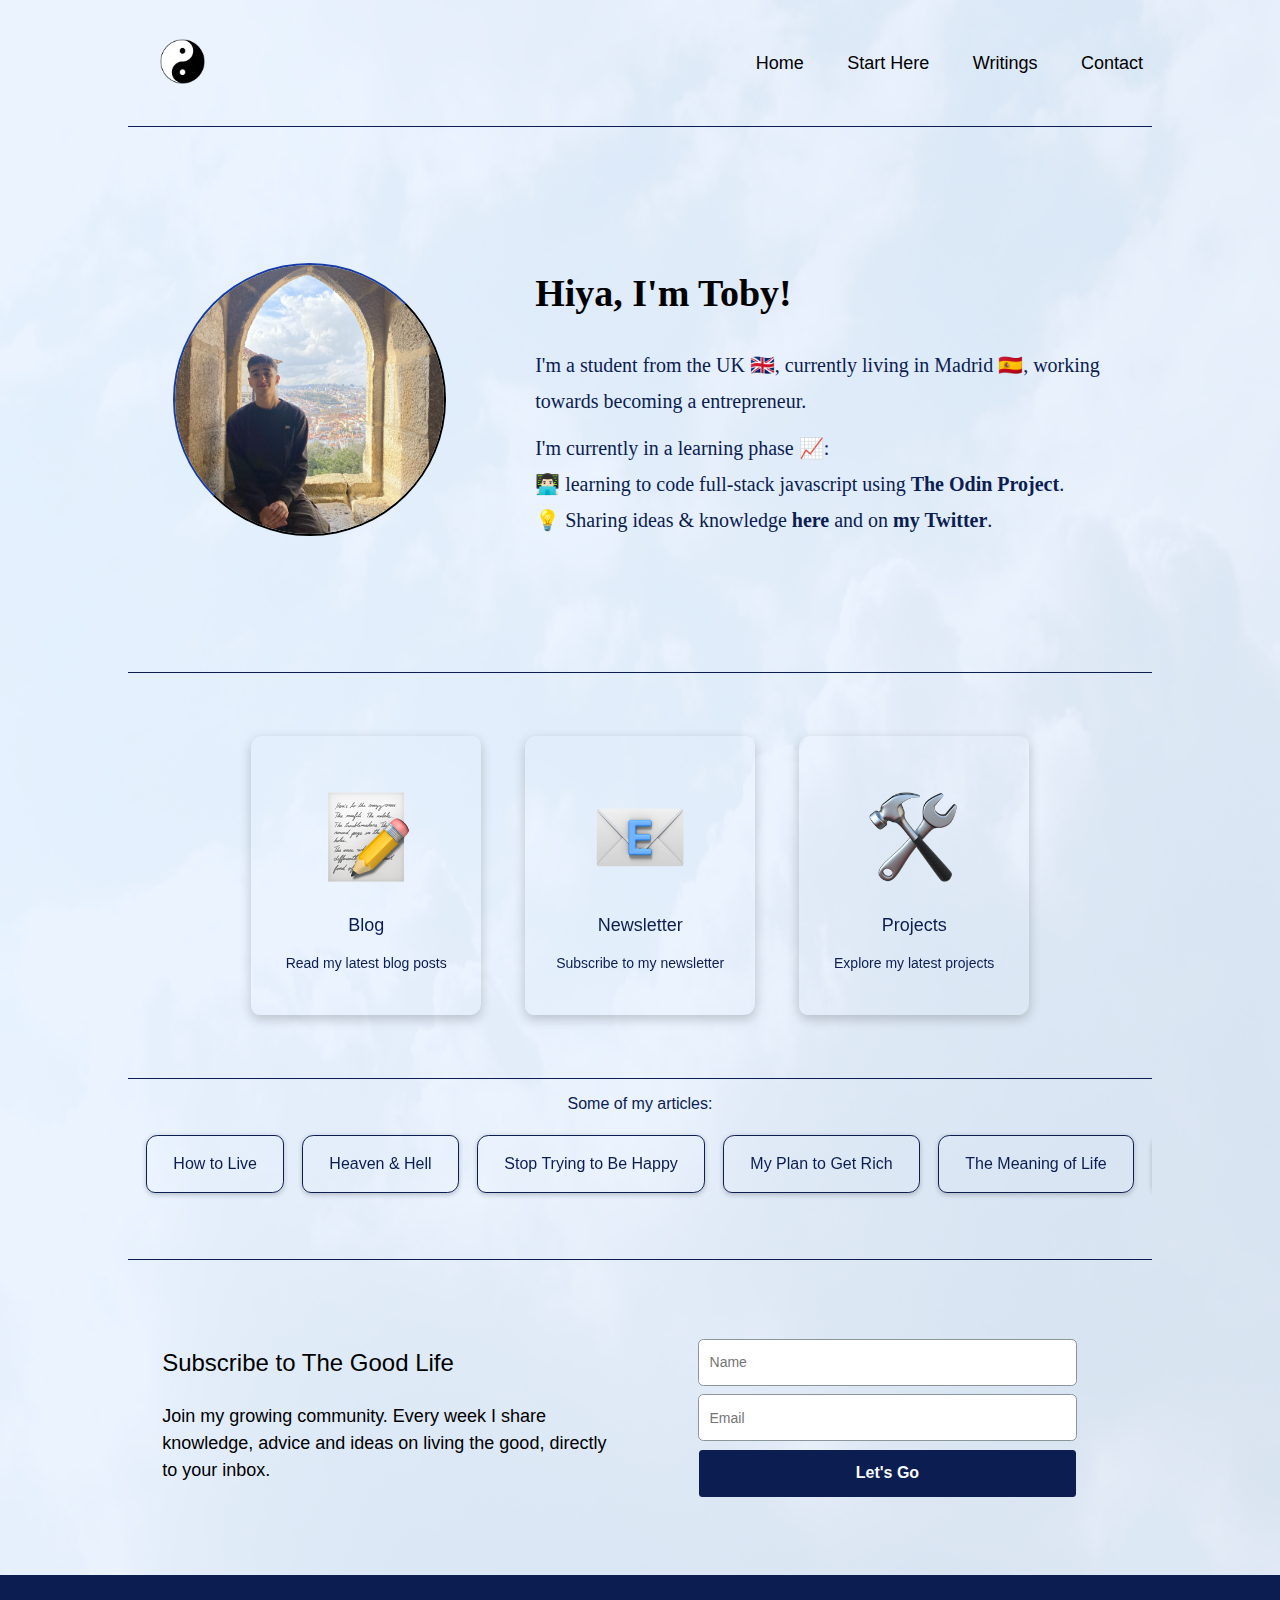
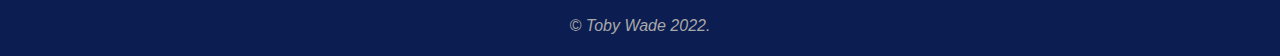
==== categories/index.html @ 9a86fd46 "init 2" ====
<!DOCTYPE html>
<html lang="en">

<head>
    <meta charset="UTF-8">
    <title>Hiya, I'm Toby</title>
    <link rel="shortcut icon" href="/logoimg.png/" type="image/x-icon">
    <link rel="stylesheet" href="/css/styles.css">
    <script defer src="/script.js"></script>
</head>

<body>

    <img src="/25103.jpg" class="bgimg" alt="">

        <div class="navcontainer">

    <div class="nav">

        <a href="/">

            <img src="/logoimg.png" class="logoimg">

        </a>

        <div class="navlinksclass">

            <a class="navlinks" href="/">
                Home
            </a>
            <a class="navlinks" href="/">
                Start Here
            </a>
            <a class="navlinks" href="/">
                Writings
            </a>
            <a class="navlinks" href="/">
                Contact
            </a>
        </div>
    </div>
</div>

        <div class="container">
            
            <div class="main">

    <div class="mainleft">
        <img class="mainimg" src="/toby img.jpg">
    </div>

    <div class="mainright">
        <h1 class="maintext">Hiya, I'm Toby!</h1>
        <div class="maindescription">
            <span class="lineone">I'm a student from the UK 🇬🇧, currently living in Madrid 🇪🇸, working
                towards becoming a entrepreneur. </span>
            I'm currently in a learning phase 📈: <br> 👨🏻‍💻 learning to code full-stack
            javascript using <a class="biolinks" href="https://www.theodinproject.com/">The Odin
                Project</a>. <br> 💡 Sharing ideas & knowledge <a class="biolinks" href="blog.html">here</a>
            and on <a class="biolinks" href="https://twitter.com/tobywadeuk">my Twitter</a>.
            <br>
        </div>
    </div>
</div>

            
            <div class="icons">

                <a href="/">
                    <div class="icondivs">
                        <img src="/memo.png" class="icon">
                        <h2 class="iconheading">Blog</h2>
                        <div class="icontext">Read my latest blog posts</div>
                    </div>
                </a>

                <a href="/">
                    <div class="icondivs">
                        <img src="/e-mail.png" class="icon">
                        <h2 class="iconheading">Newsletter</h2>
                        <div class="icontext">Subscribe to my newsletter</div>
                    </div>
                </a>
                <a href="/">
                    <div class="icondivs">
                        <img src="/hammer_and_wrench.png" class="icon">
                        <h2 class="iconheading">Projects</h2>
                        <div class="icontext">Explore my latest projects</div>
                    </div>
                </a>

            </div>
            <div class="articles">
    <div class="articlestext">
        Some of my articles:
    </div>
    <div class="wrapper">
        <div class="marqueewrapper">
            <div class="marquee">
                <div class="card">
                    <a href="../live">How to Live</a>
                </div>
                <div class="card">
                    <a href="">Heaven & Hell</a>
                </div>
                <div class="card">
                    <a href="../happy">Stop Trying to Be Happy</a>
                </div>
                <div class="card">
                    <a href="">My Plan to Get Rich</a>
                </div>
                <div class="card">
                    <a href="">The Meaning of Life</a>
                </div>
            </div>

            <div class="marquee mtwo">
                <div class="card">
                    <a href="../live">How to Live</a>
                </div>
                <div class="card">
                    <a href="">Heaven & Hell</a>
                </div>
                <div class="card">
                    <a href="../happy">Stop Trying to Be Happy</a>
                </div>
                <div class="card">
                    <a href="">My Plan to Get Rich</a>
                </div>
                <div class="card">
                    <a href="">The Meaning of Life</a>
                </div>
            </div>
        </div>

    </div>
</div>
            <div class="newsletter">
    <div class="newstext">
        <h3 class="newshead"> Subscribe to The Good Life</h3>
        <div class="newscopy">Join my growing community. Every week I share knowledge, advice and ideas on
            living the
            good, directly to your inbox.</div>
    </div>
    <div class="newsform">
        <form action="GET"></form>
        <div class="formname formelement">
            <input class="formnameinput" type="text" placeholder="Name">
        </div>
        <div class="formemail formelement">
            <input class="formemailinput" type="email" placeholder="Email">
        </div>
        <div class="formbutton formelement">
            <button class="formbuttoninput" id="button">Let's Go</button>
        </div>
    </div>
</div>
                   
        </div>

        





        <div class="footer">
    <div class="footertext">
        © Toby Wade 2022.
    </div>
</div>


</body>

</html>
---- css/styles.css ----
html, body, div, span, applet, object, iframe,
h1, h2, h3, h4, h5, h6, p, blockquote, pre,
a, abbr, acronym, address, big, cite, code,
del, dfn, em, img, ins, kbd, q, s, samp,
small, strike, strong, sub, sup, tt, var,
b, u, i, center,
dl, dt, dd, ol, ul, li,
fieldset, form, label, legend,
table, caption, tbody, tfoot, thead, tr, th, td,
article, aside, canvas, details, embed,
figure, figcaption, footer, header, hgroup,
menu, nav, output, ruby, section, summary,
time, mark, audio, video {
    margin: 0;
    padding: 0;
    border: 0;
    font-size: 100%;
    font: inherit;
    vertical-align: baseline;
}

/* HTML5 display-role reset for older browsers */
article, aside, details, figcaption, figure,
footer, header, hgroup, menu, nav, section {
    display: block;
}

body {
    line-height: 1;
}

ol, ul {
    list-style: none;
}

blockquote, q {
    quotes: none;
}

blockquote:before, blockquote:after,
q:before, q:after {
    content: '';
    content: none;
}

table {
    border-collapse: collapse;
    border-spacing: 0;
}

/* leave me alone */

:root {
    font-family: 'Inter', sans-serif;
    /* --main-color: #C6D2ED; */
    --main-color: #E5F1FF;
    --sec-color: #0B1D51;
    --thi-color: black;
    --fou-color: #f8fafc;
    background-color: var(--main-color);
}

.container {
    width: 80vw;
    margin: 0 auto;
}

.navcontainer {
    display: flex;
    align-items: center;
    justify-content: center;
}

.nav {
    width: 82%;
    height: 14vh;
    display: flex;
    align-items: center;
    justify-content: space-between;
}

.logoimg {
    width: 3.5vw;
    height: 3.5vw;
    padding-left: 3.5vw;
}


.navlinksclass {
    display: flex;
    align-items: center;
    justify-content: space-evenly;
}

.navlinks {
    font-size: 1.125rem;
    text-decoration: none;
    margin: 0.7vw 1.7vw;
    color: var(--thi-color);
}

.navlinks:hover {
    text-decoration: underline;
    transform: translate(0, -2px);
}

.main {
    height: 60vh;
    line-height: 1.4;
    font-family: Roboto;
    border-bottom: 0.07vw solid var(--sec-color);
    border-top: 0.07vw solid var(--sec-color);
    padding-top: 0.6vh;

    display: flex;
    flex-direction: row;
    align-items: center;
    justify-content: center;

    overflow: hidden;
}

.mainimg {
    width: 21vw;
    height: auto;
    border-radius: 14vw;
    border: 2px var(--sec-color) outset;
    transition: border-color 75ms, box-shadow 150ms, transform .2s, background-color 125ms, -webkit-transform .2s;
    will-change: transform;
}

.mainright, .mainleft {
    padding: 0 3.5vw;
}

.maintext {
    font-size: 2.375rem;
    font-weight: 600;
    padding-bottom: 3vh;
}

.maindescription {
    font-size: 1.25rem;
    font-weight: 450;
    line-height: 1.8;
    color: var(--sec-color)
}

.maintext:hover {
    text-decoration: underline;
}


.icons {
    height: 45vh;
    display: flex;
    align-items: center;
    justify-content: center;
}

.icondivs {
    display: flex;
    flex-direction: column;
    align-items: center;
    justify-content: center;
    padding: 5vh 0;
    margin: 0 1.7vw;

    --box-shadow: rgba(0, 0, 0, 0.2);
    box-shadow: 0 4px 1.25vh var(--box-shadow);
    border-radius: 1.25vh 0.7vw;

    transition: border-color 75ms, box-shadow 150ms, transform .2s, background-color 125ms, -webkit-transform .2s;
    will-change: transform;
}

.icondivs:hover, .card:hover, .mainimg:hover {
    box-shadow: 0 4px 1.25vh var(--sec-color);
    transform: translate(0, -5px);
}

.icon {
    width: 7vw;
    height: auto;
    padding: 1.25vh 5.5vw;
}

.iconheading {
    font-size: 1.125rem;
    padding: 2.5vh 0;
}

.icontext {
    font-size: 0.875rem;
    text-align: center;
}

.articles {
    height: 20vh;
    border-top: solid 0.07vw var(--sec-color);
    border-bottom: solid 0.07vw var(--sec-color);
    display: flex;
    align-items: center;
    flex-direction: column;
}

.articlestext {
    padding: 1.9vh 0 0 0;
    color: var(--sec-color);
}

.wrapper {
    padding: 1.25vh 0.7vw;
    overflow: hidden;
}

.marqueewrapper {
    display: flex;
    width: 200%;
}

.marquee {
    width: 50%;
    display: flex;
    align-items: center;
    justify-content: space-around;

    animation: animate linear infinite 18s;
}

.card {
    margin: 1.25vh 0.7vw;
    border-radius: 1.25vh 0.7vw;
    border: solid 0.07vw var(--sec-color);
    height: 6.2vh;

    display: flex;
    align-items: center;
    justify-content: center;

    flex-grow: 1;

    /* background-color: var(--fou-color); */

    --box-shadow: rgba(0, 0, 0, 0.2);
    box-shadow: 0 0.14vw 0.6vh var(--box-shadow);

    transition: border-color 75ms, box-shadow 150ms, transform .2s, background-color 125ms, -webkit-transform .2s;
    will-change: transform;

    text-align: center
}



@keyframes animate {
    0% {
        transform: translateX(0%);
    }

    100% {
        transform: translateX(-100%);
    }
}

a {
    text-decoration: none;
    color: var(--sec-color);
}

a:hover {
    text-decoration: underline;
}


.newsletter {
    height: 35vh;
    display: flex;
    align-items: center;
    justify-content: space-evenly;
    overflow: hidden;
}

.newstext {
    width: 45%
}

.newshead {
    font-size: 1.5rem;
    padding-bottom: 3.1vh;
}

.newscopy {
    font-size: 1.125rem;
    line-height: 1.5;
    font-weight: 400;
    line-height: 1.5;
}

.newsform {
    width: 45%;
    display: flex;
    flex-direction: column;
    align-items: center;
}

.formnameinput, .formemailinput {
    padding: 1.25vh 0;
    width: 27.8vw;
    height: 2.5vh;
    border-radius: 0.42vw;
    padding-left: 0.8vw;
    padding-right: 0.8vw;
    font-size: 0.875rem;
    font-weight: normal;
    border: 0.07vw solid rgb(137, 151, 155);
    color: rgb(33, 49, 60);
    background-color: rgb(255, 255, 255);
}

.formelement {
    padding: 0.35vw 0;
}


.formbuttoninput {
    width: 29.5vw;
    display: inline-block;
    outline: 0;
    border: 0;
    cursor: pointer;
    background-color: var(--sec-color);
    border-radius: 0.278vw;
    padding: 1vh 1.1vw;
    font-size: 1rem;
    font-weight: 600;
    color: var(--fou-color);
    line-height: 3.2vh;
}

.footer {
    height: 9vh;
    display: flex;
    align-items: flex-end;
    justify-content: center;
    background-color: var(--sec-color);
}

.footertext {
    margin-bottom: 2.5vh;
    color: darkgray;
    font-style: italic;
}

.biolinks {
    color: var(--sec-color);
    font-weight: bold;
}

.biolinks:hover {
    text-decoration: underline;
}

.lineone {
    display: block;
    padding: 0;
    margin: 0;
    padding-bottom: 1.25vh;
}


.bgimg{    
    position: absolute;
    opacity: 20%;
    width: 100vw;
    height: 175vh;
    z-index: -10;
}

.bgimgblog{
    height: 215vh;
}

@media screen and (max-width: 800px) {
    :root {
        font-size: 12px;
    }

    .card {
        margin: 1.25vh 4vw;
        border-radius: 2vh 4vw;
        padding: 1vw;
    }

    .articles {
        display: none;
    }

    .icons {
        border-top: solid 0.07vw var(--sec-color);
        border-bottom: solid 0.07vw var(--sec-color);
    }

    .main, .newsletter {
        padding: 8vh 0;
    }
}


@media screen and (max-width: 450px) {
    :root {
        font-size: 10px;
    }

    .card {
        margin: 1.25vh 4vw;
        border-radius: 2vh 4vw;
        padding: 1vw;
    }

    .articles {
        display: none;
    }

    .main, .newsletter {
        padding: 2vh 0;
    }
}


.blogarea{
    font-family: Georgia, 'Times New Roman', Times, serif;
    color: var(--sec-color);    
}

.blogstart{
    height: 40vh;
    border-top: 0.07vw solid var(--sec-color);

    display: flex;
    flex-direction: column;
}

.title{
    display: flex;
    justify-content: center;
    align-items: center;

    background-color: var(--fou-color);

    margin: 50px auto;

    width: 500px;
    height: 150px;

    box-shadow: var(--shadow-bar-left);
    --shadow-bar-left:calc(var(--spacing) * -1) var(--spacing) 0 var(--sec-color);
    --spacing: 1.25rem;

    line-height: 1.4;
    font-size: 2.375rem;
    font-weight: 500;

    padding: 20px;
}

.titledetails{ 
    font-size: 1.1rem;
    line-height: 1.5;
    font-weight: 500;
    opacity: 75%;
    margin-left: 50vw;
}

.titleAuthor{
    font-size: 1.2rem;
}

.blogmain{
    height: auto;
    border-top: 0.07vw solid var(--sec-color);
    
    margin: 5vh auto;
    padding: 6vh 0;


    font-size: 1.2rem;
    line-height: 1.5;
    
    border-bottom: 0.07vw solid var(--sec-color);
    max-width: 70ch;
}

.blogend{
    height: 15vh;
    display: flex;
    align-items: center;
    flex-direction: column;
}

.authorimg{
    width: 3vw;
    height: 3vw;
}

.endauthor{
    padding: 2.5vh 0;
    font-size: 1.25rem;
}
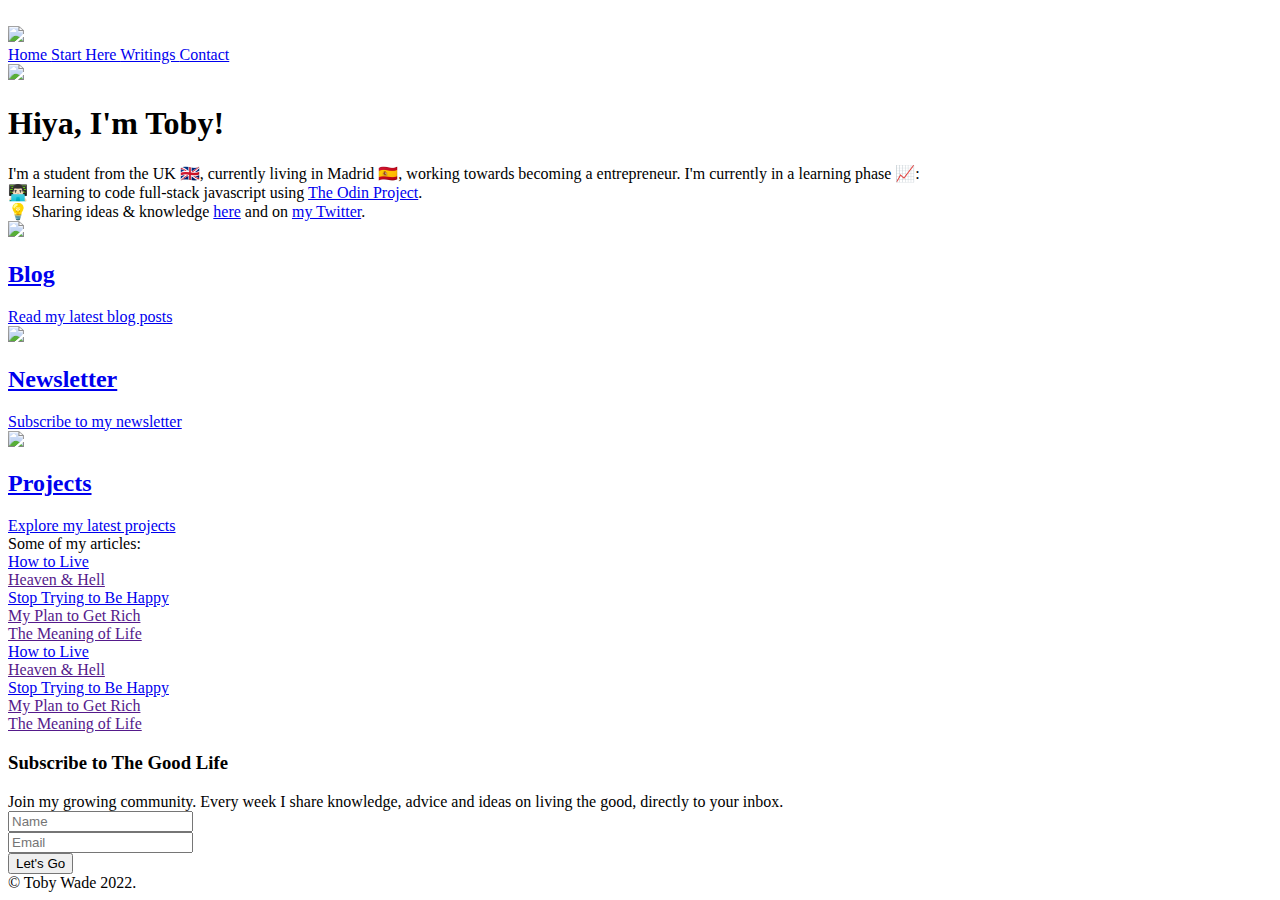
==== commit b6a94d30: "3" ====
--- a/categories/index.html
+++ b/categories/index.html
@@ -4,14 +4,14 @@
 <head>
     <meta charset="UTF-8">
     <title>Hiya, I'm Toby</title>
-    <link rel="shortcut icon" href="/logoimg.png/" type="image/x-icon">
-    <link rel="stylesheet" href="/css/styles.css">
-    <script defer src="/script.js"></script>
+    <link rel="shortcut icon" href="logoimg.png/" type="image/x-icon">
+    <link rel="stylesheet" href="css/styles.css">
+    <script defer src="script.js"></script>
 </head>
 
 <body>
 
-    <img src="/25103.jpg" class="bgimg" alt="">
+    <img src="25103.jpg" class="bgimg" alt="">
 
         <div class="navcontainer">
 
@@ -19,7 +19,7 @@
 
         <a href="/">
 
-            <img src="/logoimg.png" class="logoimg">
+            <img src="logoimg.png" class="logoimg">
 
         </a>
 
@@ -46,7 +46,7 @@
             <div class="main">
 
     <div class="mainleft">
-        <img class="mainimg" src="/toby img.jpg">
+        <img class="mainimg" src="toby img.jpg">
     </div>
 
     <div class="mainright">
@@ -68,7 +68,7 @@
 
                 <a href="/">
                     <div class="icondivs">
-                        <img src="/memo.png" class="icon">
+                        <img src="memo.png" class="icon">
                         <h2 class="iconheading">Blog</h2>
                         <div class="icontext">Read my latest blog posts</div>
                     </div>
@@ -76,14 +76,14 @@
 
                 <a href="/">
                     <div class="icondivs">
-                        <img src="/e-mail.png" class="icon">
+                        <img src="e-mail.png" class="icon">
                         <h2 class="iconheading">Newsletter</h2>
                         <div class="icontext">Subscribe to my newsletter</div>
                     </div>
                 </a>
                 <a href="/">
                     <div class="icondivs">
-                        <img src="/hammer_and_wrench.png" class="icon">
+                        <img src="hammer_and_wrench.png" class="icon">
                         <h2 class="iconheading">Projects</h2>
                         <div class="icontext">Explore my latest projects</div>
                     </div>
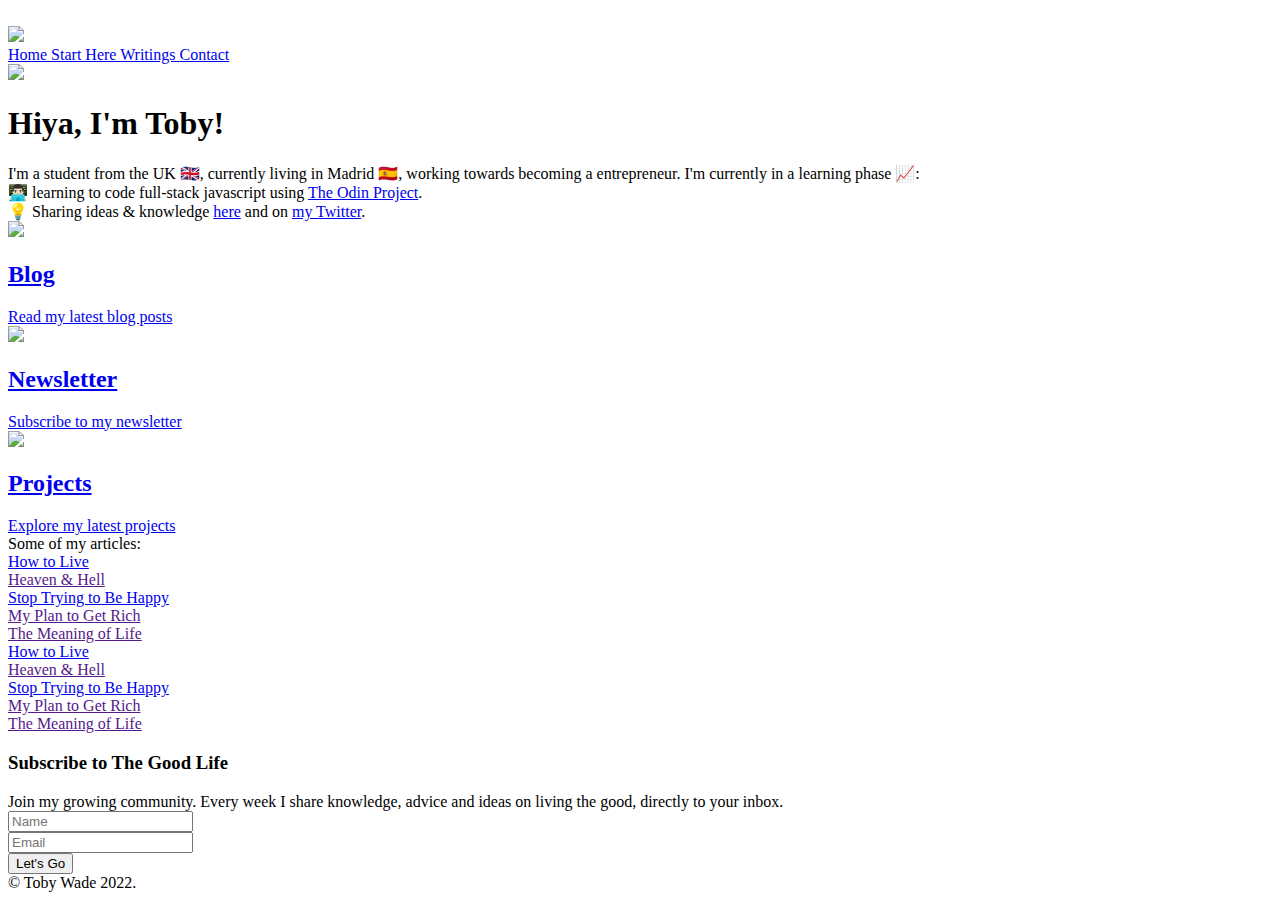
==== commit aa8dfb74: "n" ====
--- a/categories/index.html
+++ b/categories/index.html
@@ -98,13 +98,13 @@
         <div class="marqueewrapper">
             <div class="marquee">
                 <div class="card">
-                    <a href="../live">How to Live</a>
+                    <a href="/live">How to Live</a>
                 </div>
                 <div class="card">
                     <a href="">Heaven & Hell</a>
                 </div>
                 <div class="card">
-                    <a href="../happy">Stop Trying to Be Happy</a>
+                    <a href="/happy">Stop Trying to Be Happy</a>
                 </div>
                 <div class="card">
                     <a href="">My Plan to Get Rich</a>
@@ -116,13 +116,13 @@
 
             <div class="marquee mtwo">
                 <div class="card">
-                    <a href="../live">How to Live</a>
+                    <a href="/live">How to Live</a>
                 </div>
                 <div class="card">
                     <a href="">Heaven & Hell</a>
                 </div>
                 <div class="card">
-                    <a href="../happy">Stop Trying to Be Happy</a>
+                    <a href="/happy">Stop Trying to Be Happy</a>
                 </div>
                 <div class="card">
                     <a href="">My Plan to Get Rich</a>
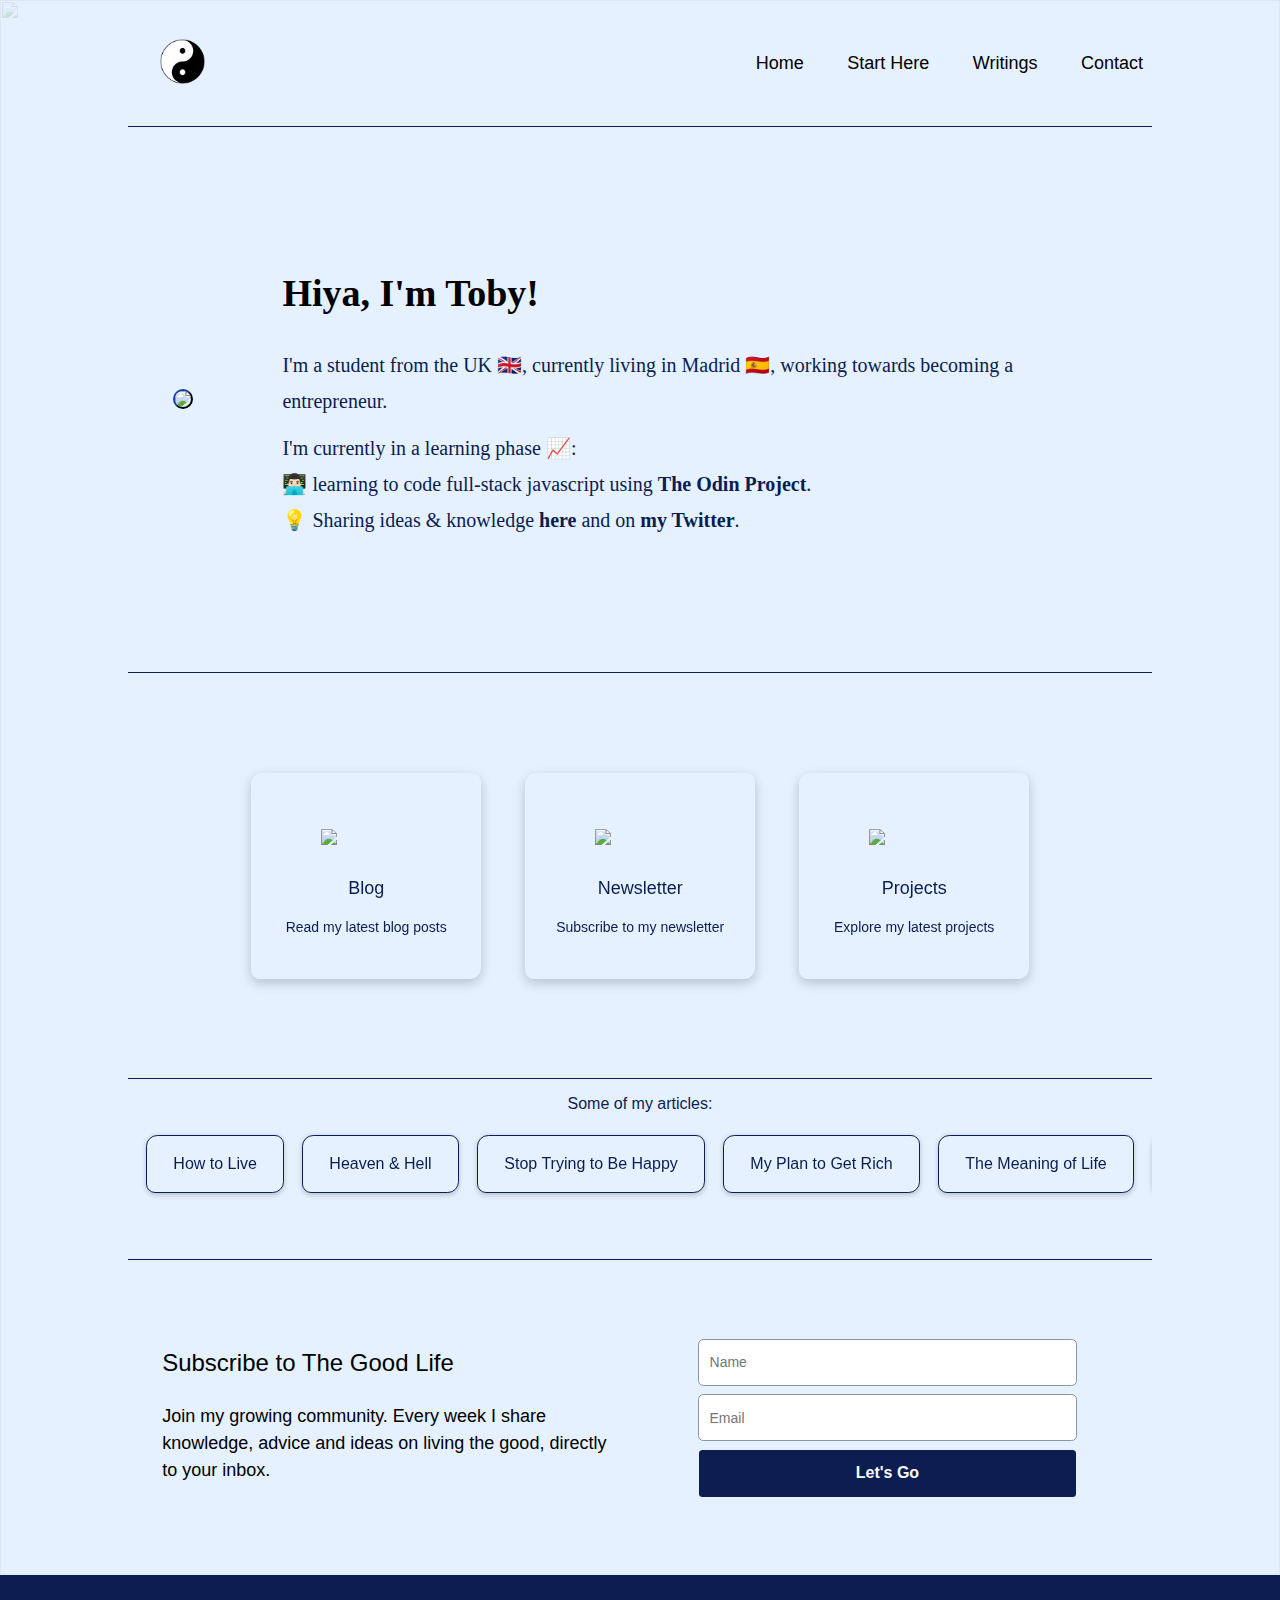
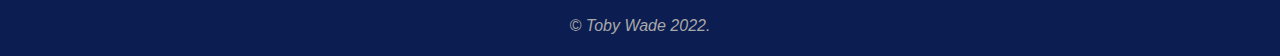
==== commit 2b9fe547: "ag" ====
--- a/categories/index.html
+++ b/categories/index.html
@@ -4,8 +4,8 @@
 <head>
     <meta charset="UTF-8">
     <title>Hiya, I'm Toby</title>
-    <link rel="shortcut icon" href="logoimg.png/" type="image/x-icon">
-    <link rel="stylesheet" href="css/styles.css">
+    <link rel="shortcut icon" href="/logoimg.png" type="image/x-icon">
+    <link rel="stylesheet" href="../css/styles.css">
     <script defer src="script.js"></script>
 </head>
 
@@ -19,7 +19,7 @@
 
         <a href="/">
 
-            <img src="logoimg.png" class="logoimg">
+            <img src="/logoimg.png" class="logoimg">
 
         </a>
 
--- a/css/styles.css
+++ b/css/styles.css
@@ -0,0 +1,509 @@
+html, body, div, span, applet, object, iframe,
+h1, h2, h3, h4, h5, h6, p, blockquote, pre,
+a, abbr, acronym, address, big, cite, code,
+del, dfn, em, img, ins, kbd, q, s, samp,
+small, strike, strong, sub, sup, tt, var,
+b, u, i, center,
+dl, dt, dd, ol, ul, li,
+fieldset, form, label, legend,
+table, caption, tbody, tfoot, thead, tr, th, td,
+article, aside, canvas, details, embed,
+figure, figcaption, footer, header, hgroup,
+menu, nav, output, ruby, section, summary,
+time, mark, audio, video {
+    margin: 0;
+    padding: 0;
+    border: 0;
+    font-size: 100%;
+    font: inherit;
+    vertical-align: baseline;
+}
+
+/* HTML5 display-role reset for older browsers */
+article, aside, details, figcaption, figure,
+footer, header, hgroup, menu, nav, section {
+    display: block;
+}
+
+body {
+    line-height: 1;
+}
+
+ol, ul {
+    list-style: none;
+}
+
+blockquote, q {
+    quotes: none;
+}
+
+blockquote:before, blockquote:after,
+q:before, q:after {
+    content: '';
+    content: none;
+}
+
+table {
+    border-collapse: collapse;
+    border-spacing: 0;
+}
+
+/* leave me alone */
+
+:root {
+    font-family: 'Inter', sans-serif;
+    /* --main-color: #C6D2ED; */
+    --main-color: #E5F1FF;
+    --sec-color: #0B1D51;
+    --thi-color: black;
+    --fou-color: #f8fafc;
+    background-color: var(--main-color);
+}
+
+.container {
+    width: 80vw;
+    margin: 0 auto;
+}
+
+.navcontainer {
+    display: flex;
+    align-items: center;
+    justify-content: center;
+}
+
+.nav {
+    width: 82%;
+    height: 14vh;
+    display: flex;
+    align-items: center;
+    justify-content: space-between;
+}
+
+.logoimg {
+    width: 3.5vw;
+    height: 3.5vw;
+    padding-left: 3.5vw;
+}
+
+
+.navlinksclass {
+    display: flex;
+    align-items: center;
+    justify-content: space-evenly;
+}
+
+.navlinks {
+    font-size: 1.125rem;
+    text-decoration: none;
+    margin: 0.7vw 1.7vw;
+    color: var(--thi-color);
+}
+
+.navlinks:hover {
+    text-decoration: underline;
+    transform: translate(0, -2px);
+}
+
+.main {
+    height: 60vh;
+    line-height: 1.4;
+    font-family: Roboto;
+    border-bottom: 0.07vw solid var(--sec-color);
+    border-top: 0.07vw solid var(--sec-color);
+    padding-top: 0.6vh;
+
+    display: flex;
+    flex-direction: row;
+    align-items: center;
+    justify-content: center;
+
+    overflow: hidden;
+}
+
+.mainimg {
+    width: 21vw;
+    height: auto;
+    border-radius: 14vw;
+    border: 2px var(--sec-color) outset;
+    transition: border-color 75ms, box-shadow 150ms, transform .2s, background-color 125ms, -webkit-transform .2s;
+    will-change: transform;
+}
+
+.mainright, .mainleft {
+    padding: 0 3.5vw;
+}
+
+.maintext {
+    font-size: 2.375rem;
+    font-weight: 600;
+    padding-bottom: 3vh;
+}
+
+.maindescription {
+    font-size: 1.25rem;
+    font-weight: 450;
+    line-height: 1.8;
+    color: var(--sec-color)
+}
+
+.maintext:hover {
+    text-decoration: underline;
+}
+
+
+.icons {
+    height: 45vh;
+    display: flex;
+    align-items: center;
+    justify-content: center;
+}
+
+.icondivs {
+    display: flex;
+    flex-direction: column;
+    align-items: center;
+    justify-content: center;
+    padding: 5vh 0;
+    margin: 0 1.7vw;
+
+    --box-shadow: rgba(0, 0, 0, 0.2);
+    box-shadow: 0 4px 1.25vh var(--box-shadow);
+    border-radius: 1.25vh 0.7vw;
+
+    transition: border-color 75ms, box-shadow 150ms, transform .2s, background-color 125ms, -webkit-transform .2s;
+    will-change: transform;
+}
+
+.icondivs:hover, .card:hover, .mainimg:hover {
+    box-shadow: 0 4px 1.25vh var(--sec-color);
+    transform: translate(0, -5px);
+}
+
+.icon {
+    width: 7vw;
+    height: auto;
+    padding: 1.25vh 5.5vw;
+}
+
+.iconheading {
+    font-size: 1.125rem;
+    padding: 2.5vh 0;
+}
+
+.icontext {
+    font-size: 0.875rem;
+    text-align: center;
+}
+
+.articles {
+    height: 20vh;
+    border-top: solid 0.07vw var(--sec-color);
+    border-bottom: solid 0.07vw var(--sec-color);
+    display: flex;
+    align-items: center;
+    flex-direction: column;
+}
+
+.articlestext {
+    padding: 1.9vh 0 0 0;
+    color: var(--sec-color);
+}
+
+.wrapper {
+    padding: 1.25vh 0.7vw;
+    overflow: hidden;
+}
+
+.marqueewrapper {
+    display: flex;
+    width: 200%;
+}
+
+.marquee {
+    width: 50%;
+    display: flex;
+    align-items: center;
+    justify-content: space-around;
+
+    animation: animate linear infinite 18s;
+}
+
+.card {
+    margin: 1.25vh 0.7vw;
+    border-radius: 1.25vh 0.7vw;
+    border: solid 0.07vw var(--sec-color);
+    height: 6.2vh;
+
+    display: flex;
+    align-items: center;
+    justify-content: center;
+
+    flex-grow: 1;
+
+    /* background-color: var(--fou-color); */
+
+    --box-shadow: rgba(0, 0, 0, 0.2);
+    box-shadow: 0 0.14vw 0.6vh var(--box-shadow);
+
+    transition: border-color 75ms, box-shadow 150ms, transform .2s, background-color 125ms, -webkit-transform .2s;
+    will-change: transform;
+
+    text-align: center
+}
+
+
+
+@keyframes animate {
+    0% {
+        transform: translateX(0%);
+    }
+
+    100% {
+        transform: translateX(-100%);
+    }
+}
+
+a {
+    text-decoration: none;
+    color: var(--sec-color);
+}
+
+a:hover {
+    text-decoration: underline;
+}
+
+
+.newsletter {
+    height: 35vh;
+    display: flex;
+    align-items: center;
+    justify-content: space-evenly;
+    overflow: hidden;
+}
+
+.newstext {
+    width: 45%
+}
+
+.newshead {
+    font-size: 1.5rem;
+    padding-bottom: 3.1vh;
+}
+
+.newscopy {
+    font-size: 1.125rem;
+    line-height: 1.5;
+    font-weight: 400;
+    line-height: 1.5;
+}
+
+.newsform {
+    width: 45%;
+    display: flex;
+    flex-direction: column;
+    align-items: center;
+}
+
+.formnameinput, .formemailinput {
+    padding: 1.25vh 0;
+    width: 27.8vw;
+    height: 2.5vh;
+    border-radius: 0.42vw;
+    padding-left: 0.8vw;
+    padding-right: 0.8vw;
+    font-size: 0.875rem;
+    font-weight: normal;
+    border: 0.07vw solid rgb(137, 151, 155);
+    color: rgb(33, 49, 60);
+    background-color: rgb(255, 255, 255);
+}
+
+.formelement {
+    padding: 0.35vw 0;
+}
+
+
+.formbuttoninput {
+    width: 29.5vw;
+    display: inline-block;
+    outline: 0;
+    border: 0;
+    cursor: pointer;
+    background-color: var(--sec-color);
+    border-radius: 0.278vw;
+    padding: 1vh 1.1vw;
+    font-size: 1rem;
+    font-weight: 600;
+    color: var(--fou-color);
+    line-height: 3.2vh;
+}
+
+.footer {
+    height: 9vh;
+    display: flex;
+    align-items: flex-end;
+    justify-content: center;
+    background-color: var(--sec-color);
+}
+
+.footertext {
+    margin-bottom: 2.5vh;
+    color: darkgray;
+    font-style: italic;
+}
+
+.biolinks {
+    color: var(--sec-color);
+    font-weight: bold;
+}
+
+.biolinks:hover {
+    text-decoration: underline;
+}
+
+.lineone {
+    display: block;
+    padding: 0;
+    margin: 0;
+    padding-bottom: 1.25vh;
+}
+
+
+.bgimg{    
+    position: absolute;
+    opacity: 20%;
+    width: 100vw;
+    height: 175vh;
+    z-index: -10;
+}
+
+.bgimgblog{
+    height: 215vh;
+}
+
+@media screen and (max-width: 800px) {
+    :root {
+        font-size: 12px;
+    }
+
+    .card {
+        margin: 1.25vh 4vw;
+        border-radius: 2vh 4vw;
+        padding: 1vw;
+    }
+
+    .articles {
+        display: none;
+    }
+
+    .icons {
+        border-top: solid 0.07vw var(--sec-color);
+        border-bottom: solid 0.07vw var(--sec-color);
+    }
+
+    .main, .newsletter {
+        padding: 8vh 0;
+    }
+}
+
+
+@media screen and (max-width: 450px) {
+    :root {
+        font-size: 10px;
+    }
+
+    .card {
+        margin: 1.25vh 4vw;
+        border-radius: 2vh 4vw;
+        padding: 1vw;
+    }
+
+    .articles {
+        display: none;
+    }
+
+    .main, .newsletter {
+        padding: 2vh 0;
+    }
+}
+
+
+.blogarea{
+    font-family: Georgia, 'Times New Roman', Times, serif;
+    color: var(--sec-color);    
+}
+
+.blogstart{
+    height: 40vh;
+    border-top: 0.07vw solid var(--sec-color);
+
+    display: flex;
+    flex-direction: column;
+}
+
+.title{
+    display: flex;
+    justify-content: center;
+    align-items: center;
+
+    background-color: var(--fou-color);
+
+    margin: 50px auto;
+
+    width: 500px;
+    height: 150px;
+
+    box-shadow: var(--shadow-bar-left);
+    --shadow-bar-left:calc(var(--spacing) * -1) var(--spacing) 0 var(--sec-color);
+    --spacing: 1.25rem;
+
+    line-height: 1.4;
+    font-size: 2.375rem;
+    font-weight: 500;
+
+    padding: 20px;
+}
+
+.titledetails{ 
+    font-size: 1.1rem;
+    line-height: 1.5;
+    font-weight: 500;
+    opacity: 75%;
+    margin-left: 50vw;
+}
+
+.titleAuthor{
+    font-size: 1.2rem;
+}
+
+.blogmain{
+    height: auto;
+    border-top: 0.07vw solid var(--sec-color);
+    
+    margin: 5vh auto;
+    padding: 6vh 0;
+
+
+    font-size: 1.2rem;
+    line-height: 1.5;
+    
+    border-bottom: 0.07vw solid var(--sec-color);
+    max-width: 70ch;
+}
+
+.blogend{
+    height: 15vh;
+    display: flex;
+    align-items: center;
+    flex-direction: column;
+}
+
+.authorimg{
+    width: 3vw;
+    height: 3vw;
+}
+
+.endauthor{
+    padding: 2.5vh 0;
+    font-size: 1.25rem;
+}